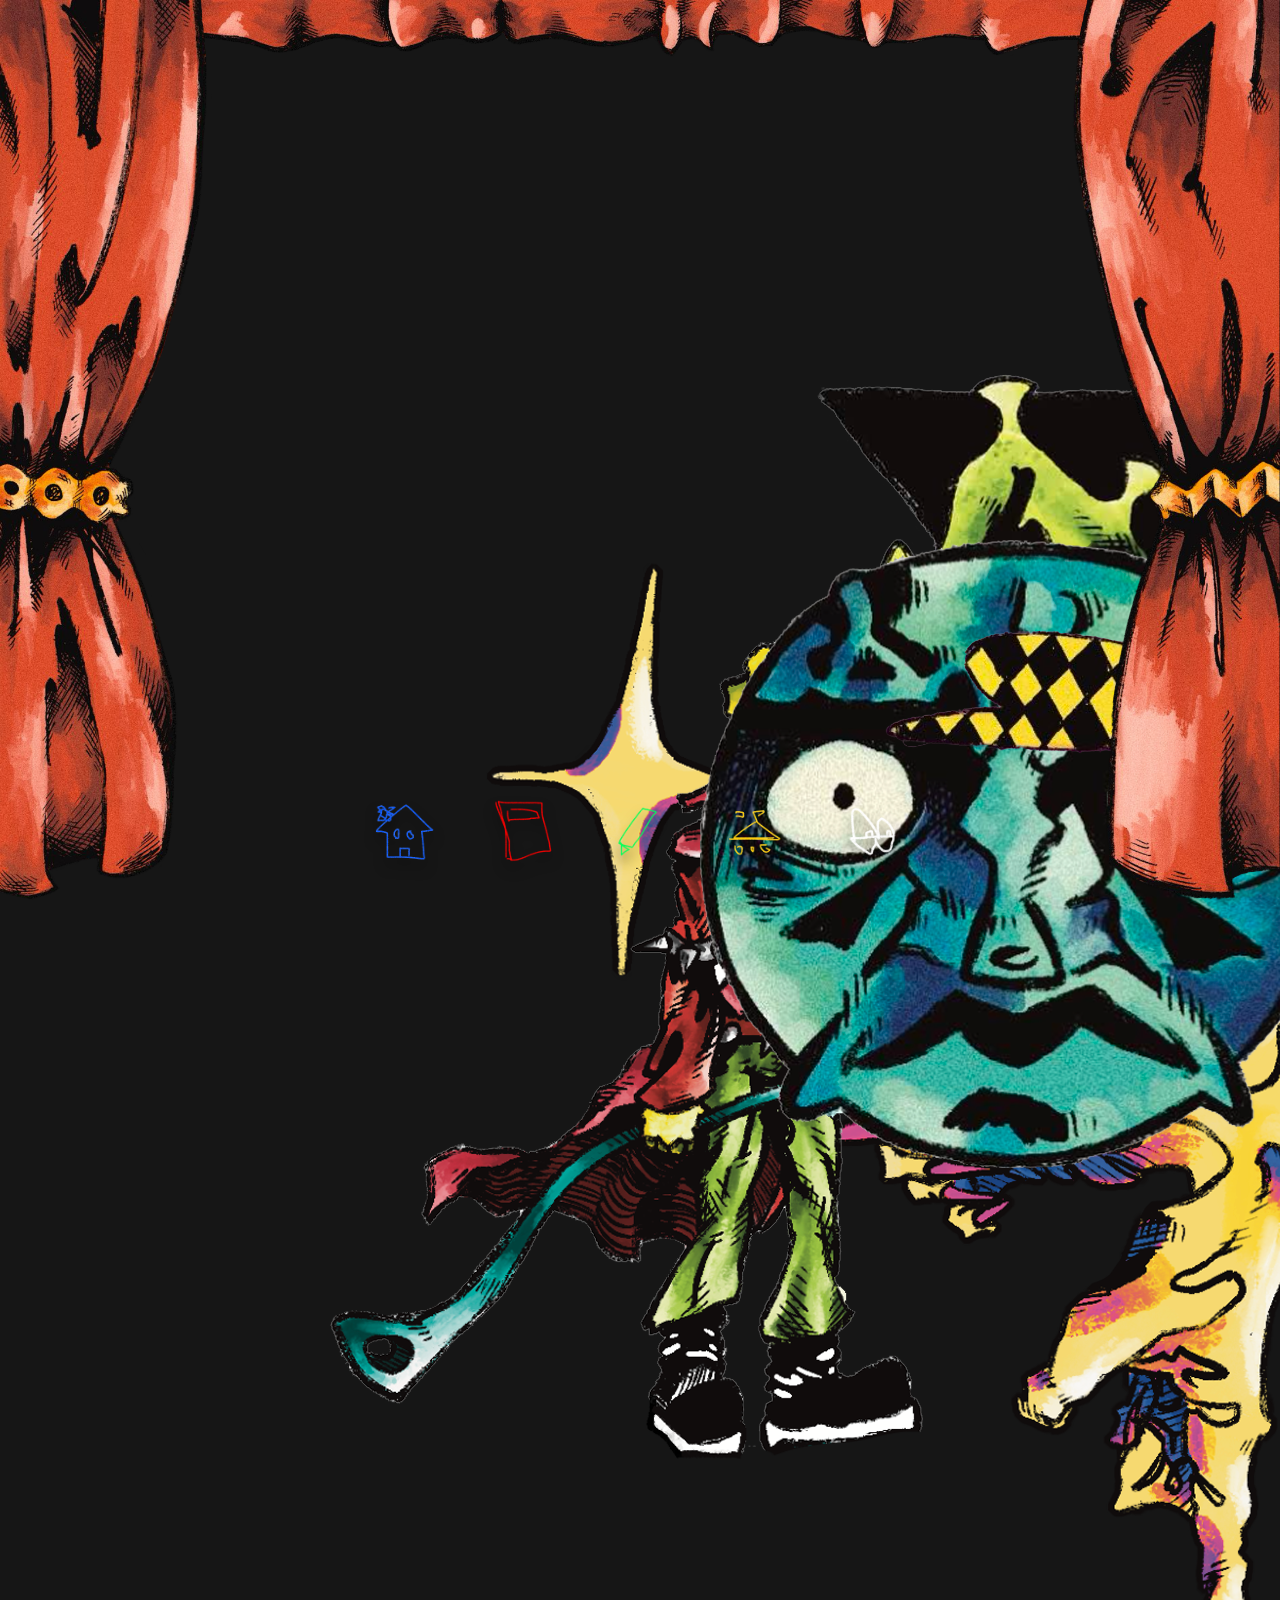
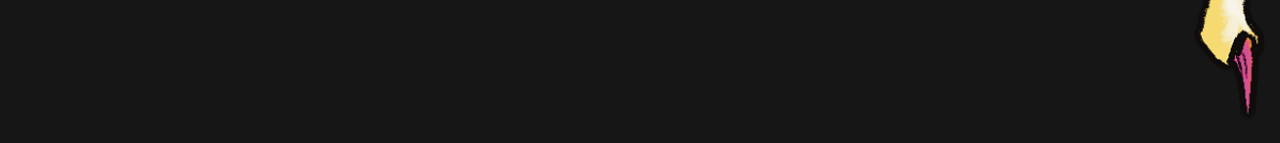
==== index.html @ 72fc9ccf "base" ====
<!DOCTYPE html>
<html lang="it">
<head>
    <meta charset="UTF-8">
    <meta name="viewport" content="width=device-width, initial-scale=1.0">
    <link rel="stylesheet" href="style.css">
    <title>Sito Regalo</title>
</head>
<body>

    <!-- SIPARIO INIZIALE DI CARICAMENTO -->
    <div id="intro-curtains">
        <div class="intro-half intro-left"></div>
        <div class="intro-half intro-right"></div>
    </div>

<!-- Cornice teatrale fissa in primo piano -->
    <div id="theatrical-frame">
        
        <!-- I 3 elementi della tenda -->
        <div class="curtain top"></div>
        <div class="curtain left"></div>
        <div class="curtain right"></div>
        
        <!-- Le Icone di Navigazione Inferiori -->
        <nav id="bottom-navigation">
            <button id="nav-home" class="nav-icon" title="Home">
                <img src="immagini/interfaccia/icona-home.png" alt="Home">
            </button>
            <button id="nav-fumetti" class="nav-icon" title="Fumetti">
                <img src="immagini/interfaccia/icona-fumetti.png" alt="Fumetti">
            </button>
            <button id="nav-illustrazioni" class="nav-icon" title="Illustrazioni">
                <img src="immagini/interfaccia/icona-illustrazioni.png" alt="Illustrazioni">
            </button>
            <button id="nav-shop" class="nav-icon" title="Shop">
                <img src="immagini/interfaccia/icona-shop.png" alt="Shop">
            </button>
            <button id="nav-about" class="nav-icon" title="Chi Sono">
                <img src="immagini/interfaccia/icona-chisono.png" alt="Chi Sono">
            </button>
        </nav>

    </div>

    <!-- Contenitore dove JavaScript inietterà gli stickers o le griglie -->
    <main id="dynamic-viewport"></main>
    
    <script src="dati.js"></script>
    <script src="app.js"></script>
</body>
</html>
---- style.css ----
:root {
    --frame-z-index: 100;
    --content-z-index: 10;
}

body {
    margin: 0;
    padding: 0;
    background-color: #161616;
    font-family: sans-serif;
}

html, body {
    overflow-x: clip;
}


/* ---------- CORNICE TEATRALE ---------- */
#theatrical-frame {
    position: fixed;
    inset: 0;
    width: auto;
    height: auto;
    transform: translateZ(0);       /* livello separato, non si ridisegna con la pagina */
    z-index: 100;
    pointer-events: none;
}

.curtain {
    position: absolute;
    pointer-events: none;
}

.curtain.top {
    top: 0;
    left: 0;
    width: 100%;
    height: 60px;
    background: url('immagini/interfaccia/tenda-sopra.png') no-repeat top center;
    background-size: auto 100%;
    z-index: 101;
}

.curtain.left,
.curtain.right {
    top: 0;
    width: 25%;
    height: 100%;
    background-repeat: no-repeat;
    background-size: auto 100%;
    z-index: 102;
}

.curtain.left {
    left: 0;
    background-image: url('immagini/interfaccia/tenda-sinistra.png');
    background-position: left top;
}

.curtain.right {
    right: 0;
    background-image: url('immagini/interfaccia/tenda-destra.png');
    background-position: right top;
}

@media (max-width: 660px) {
    .curtain.top {
        height: 50px;
    }

    .curtain.left,
    .curtain.right {
        width: 20%;
        height: 100%;
    }

    .curtain.left  { background-position: right top; }
    .curtain.right { background-position: left top; }

    #bottom-navigation {
        gap: 2.5vw;
        bottom: 3vh;
    }

    #bottom-navigation .nav-icon img {
        width: 38px;
    }
}

/* ---------- ICONE ---------- */
#bottom-navigation {
    position: absolute;
    bottom: 4vh;
    width: 100%;
    display: flex;
    justify-content: center;
    align-items: center;
    gap: 4vw;
    pointer-events: auto;
    z-index: 105;
}

.nav-icon {
    background: none !important;
    border: none !important;
    outline: none !important;
    box-shadow: none !important;
    -webkit-appearance: none;
    appearance: none;
    padding: 0;
    cursor: pointer;
    transition: transform 0.2s cubic-bezier(0.3, 2, 0.4, 1), filter 0.2s;
}

.nav-icon img {
    background: none !important;
    width: 65px;
    height: auto;
    display: block;
    filter: drop-shadow(0px 8px 6px rgba(0,0,0,0.6));
}

.nav-icon:hover {
    transform: scale(1.15) rotate(3deg);
    filter: brightness(1.2);
}

.nav-icon:active {
    transform: scale(0.9);
}

/* ---------- STICKERS HOME ---------- */
.draggable-sticker {
    position: absolute;
    cursor: grab;
    user-select: none;
    -webkit-user-drag: none;
    touch-action: none;              /* permette il trascinamento al tocco */
    transition: transform 0.2s cubic-bezier(0.2, 0, 0, 1);

    left: var(--x-desktop);
    top: var(--y-desktop);
    transform: rotate(var(--rot-desktop));
}

.draggable-sticker:active {
    transform: rotate(var(--rot-desktop)) scale(1.08);
}

@media (max-width: 768px) {
    .draggable-sticker {
        left: var(--x-mobile);
        top: var(--y-mobile);
        transform: rotate(var(--rot-mobile));
    }

    .draggable-sticker:active {
        transform: rotate(var(--rot-mobile)) scale(1.08);
    }
}

/* ---------- GRIGLIA GALLERIE ---------- */
.gallery-grid {
    display: grid;
    width: 80vw;
    margin: 12vh auto 0;
    padding-bottom: 22vh;            /* spazio per le icone in basso */
    gap: 20px;
    grid-template-columns: repeat(auto-fit, minmax(min(180px, 100%), 1fr));
    grid-auto-rows: clamp(150px, 30vh, 280px);
    position: relative;
    z-index: var(--content-z-index);
}

.gallery-item {
    position: relative;  
    display: flex;
    align-items: center;
    justify-content: center;
    cursor: pointer;
}

.gallery-grid.falling-cards-active .gallery-item {
    pointer-events: none;
}

.gallery-grid.falling-cards-active .gallery-item.selected {
    z-index: 50;
    transform-origin: center center;
}

.fullscreen-caption {
    animation: captionIn 0.4s ease 0.05s both;
}

@keyframes captionIn {
    from { opacity: 0; }
    to   { opacity: 1; }
}

.gallery-item img {
    width: 100%;
    height: 100%;
    object-fit: contain;             /* immagine intera, proporzioni mantenute */
    display: block;
    pointer-events: none;
    -webkit-user-drag: none;
    filter: drop-shadow(0 6px 10px rgba(0,0,0,0.6));
}

/* ---------- VISTA FULLSCREEN ---------- */
.fullscreen-view {
    position: fixed;
    top: 0;
    left: 0;
    width: 100%;
    height: 100%;
    overflow-y: auto;
    padding: 15vh 10vw;
    box-sizing: border-box;
    background-color: #000;
    z-index: 20;
    animation: viewFadeIn 0.4s ease both;
}

@keyframes viewFadeIn {
    from { opacity: 0; }
    to   { opacity: 1; }
}

.fullscreen-single {
    display: flex;
    align-items: center;
    justify-content: center;
    padding: 0;
    animation: none;
}

.fullscreen-img {
    --ar: 1;                              /* rapporto larghezza/altezza, lo imposta il JS */
    aspect-ratio: var(--ar);
    width: min(70vw, calc(60vh * var(--ar)));    /* fallback */
    width: min(70vw, calc(60dvh * var(--ar)));
    height: auto;
    object-fit: contain;
    filter: drop-shadow(0 10px 20px rgba(0,0,0,0.8));
}

.fullscreen-caption {
    position: absolute;
    left: 50%;
    bottom: 14vh;
    transform: translateX(-50%);
    width: min(800px, 80vw);
    margin: 0;
    color: white;
    text-align: center;
    font-size: 1.2rem;
}

.back-arrow {
    position: fixed;
    top: 50px;
    left: 20%;
    margin-left: 0vh;
    z-index: 110;
    background: none;
    border: none;
    padding: 0;
    cursor: pointer;
    -webkit-appearance: none;
    appearance: none;
    transition: transform 0.2s cubic-bezier(0.3, 2, 0.4, 1);
}

.back-arrow img {
    width: 75px;                     
    height: auto;
    display: block;
}

.back-arrow:hover  { transform: scale(1.15) rotate(-3deg); }
.back-arrow:active { transform: scale(0.9); }

@media (max-width: 660px) {
    .back-arrow {
        top: 50px;
        left: 40%;
        margin-left: 10px;
    }

    .back-arrow img { width: 60px; }
}

/* ---------- SIPARIO INIZIALE ---------- */
#intro-curtains {
    position: fixed;
    top: 0;
    left: 0;
    width: 100vw;
    height: 100vh;
    z-index: 9999;
    display: flex;
    transition: visibility 0s 1.5s;
}

.intro-half {
    width: 50vw;
    height: 100vh;
    background-size: 100% 100%;
    transition: transform 1.5s cubic-bezier(0.65, 0, 0.35, 1);
}

.intro-left {
    background: url('immagini/tenda-sinistra.png') no-repeat right top;
    background-size: 100% 100%;
    margin-right: -1px;
}

.intro-right {
    background: url('immagini/tenda-destra.png') no-repeat left top;
    background-size: 100% 100%;
}

#intro-curtains.open {
    visibility: hidden;
}

#intro-curtains.open .intro-left  { transform: translateX(-100%); }
#intro-curtains.open .intro-right { transform: translateX(100%); }

.book-view {
    padding: 80px 0 18vh;
    background: transparent;
    animation: none;
    display: flex;
    align-items: center;
    justify-content: center;
    overflow: hidden;
}

@media (max-width: 660px) {
    .book-view { padding: 65px 0 16vh; }
}

.book-scene {
    display: flex;
    flex-direction: column;
    align-items: center;
    gap: 2vh;
    width: 100%;
    animation: none;
}

.book-title {
    margin: 0;
    color: white;
    font-size: clamp(1.1rem, 2.4vw, 1.8rem);
    text-transform: uppercase;
    text-align: center;
}

.book {
    --pw: 300px;                     /* larghezza pagina, la imposta il JS */
    --ph: 420px;                     /* altezza pagina, la imposta il JS */
    position: relative;
    width: calc(var(--pw) * 2);
    height: var(--ph);
    perspective: 2400px;
    transition: transform 0.7s cubic-bezier(0.5, 0, 0.2, 1);
    cursor: pointer;
    user-select: none;
    touch-action: pan-y;
}

.book.single { width: var(--pw); }

/* Chiuso: la copertina sta al centro. Alla fine: la pagina sinistra sta al centro. */
.book.at-start { transform: translateX(calc(var(--pw) * -0.5)); }
.book.at-end   { transform: translateX(calc(var(--pw) *  0.5)); }

.leaf {
    position: absolute;
    top: 0;
    left: 50%;
    width: 50%;
    height: 100%;
    transform-origin: left center;
    transform-style: preserve-3d;
    transition: transform 0.9s cubic-bezier(0.45, 0, 0.2, 1);
}

.book.single .leaf { left: 0; width: 100%; }

.leaf.flipped { transform: rotateY(-180deg); }

.face {
    position: absolute;
    inset: 0;
    overflow: hidden;
    background: #ffffff;             /* colore della carta */
    backface-visibility: hidden;
    -webkit-backface-visibility: hidden;
    border: 0.25px solid rgba(0, 0, 0, 0.3);
    
}

.face.back { transform: rotateY(180deg); }

.face img {
    width: 100%;
    height: 100%;
    object-fit: contain;             /* pagina intera, proporzioni mantenute */
    display: block;
    pointer-events: none;
}

/* Ombra vicino alla rilegatura */
.face::after {
    content: '';
    position: absolute;
    inset: 0;
    pointer-events: none;
    background: linear-gradient(to right, rgba(0,0,0,0.1), transparent 8%);
}

.face.back::after {
    background: linear-gradient(to left, rgba(0, 0, 0, 0.1), transparent 8%);
}

/* Pagina che si solleva quando il mouse si avvicina */
.leaf.peek-next          { transform: rotateY(-14deg); }
.leaf.flipped.peek-prev  { transform: rotateY(-166deg); }

.leaf { transition: transform 0.9s cubic-bezier(0.45, 0, 0.2, 1); }
.leaf.peek-next,
.leaf.peek-prev { transition-duration: 0.35s; }   /* il sollevamento è più rapido della voltata */

.book-counter {
    color: white;
    text-shadow: 0 2px 6px #000;
}

.book-counter {
    min-width: 3ch;
    text-align: center;
}

.book-desc {
    margin: 0;
    max-width: min(600px, 50vw);
    color: #ccc;
    font-size: 0.95rem;
    text-align: center;
    display: -webkit-box;
    -webkit-line-clamp: 2;
    line-clamp: 2;
    -webkit-box-orient: vertical;
    overflow: hidden;
}

@media (max-width: 660px) {
  .book-desc {
    max-width: 56vw;
    font-size: 0.85rem;
  }
}

/* Libro preparato ma ancora nascosto durante l'animazione */
.pending {
    opacity: 0 !important;
    pointer-events: none !important;
}

/* Titolo, contatore e descrizione compaiono in dissolvenza */
.book-title,
.book-counter,
.book-desc {
    transition: opacity 0.4s ease;
}

.texts-hidden {
    opacity: 0;
}

/* Fondo di legno dietro a tutto, solo nella sezione fumetti */
body::before {
    content: '';
    position: fixed;
    inset: 0;
    z-index: -1;
    pointer-events: none;
    opacity: 0;
    transition: opacity 0.4s ease;
    background:
        radial-gradient(ellipse at center, transparent 40%, rgba(0, 0, 0, 0.65) 100%),
        repeating-linear-gradient(90deg, rgba(0, 0, 0, 0.55) 0 3px, transparent 3px 170px),
        repeating-linear-gradient(90deg, rgba(255, 255, 255, 0.035) 0 1px, transparent 1px 6px, rgba(0, 0, 0, 0.12) 6px 7px, transparent 7px 17px),
        linear-gradient(180deg, #5a3820 0%, #3a2312 100%);
}

body:has(.cat-fumetti)::before,
body:has(.book-view)::before {
    opacity: 1;
}

/* Griglia = ripiani */
.gallery-grid.cat-fumetti {
    --row: clamp(150px, 30vh, 280px);   /* altezza di un ripiano */
    --shelf: 36px;                      /* spessore dell'asse */
    --pad-b: 22vh;                      /* spazio in fondo per le icone */
    grid-auto-rows: var(--row);
    row-gap: var(--shelf);
    column-gap: 20px;
    padding-bottom: var(--pad-b);
}

/* Le assi: una per riga, larghe quanto lo schermo, dietro ai fumetti */
.gallery-grid.cat-fumetti::before {
    content: '';
    position: absolute;
    z-index: -1;
    top: 0;
    bottom: calc(var(--pad-b) - var(--shelf));
    left: calc(50% - 50vw);
    width: 100vw;
    pointer-events: none;
    background-repeat: repeat-y;
    background-size: 100% calc(var(--row) + var(--shelf));
    background-image: linear-gradient(to bottom,
        transparent 0 var(--row),
        #b78a58 var(--row) calc(var(--row) + 7px),                /* piano superiore */
        #7b5130 calc(var(--row) + 7px),                           /* fronte dell'asse */
        #4b2d17 calc(var(--row) + 27px),
        rgba(0, 0, 0, 0.55) calc(var(--row) + 27px),              /* ombra sotto l'asse */
        transparent 100%);
}

/* I fumetti stanno in piedi sull'asse */
.gallery-grid.cat-fumetti .gallery-item img {
    object-position: center bottom;
    filter: drop-shadow(0 5px 6px rgba(0, 0, 0, 0.65));
}

/* Telefono: due fumetti per ripiano, tra le tende */
@media (max-width: 660px) {
    .gallery-grid.cat-fumetti {
        --row: clamp(120px, 22vh, 190px);
        grid-template-columns: repeat(2, 1fr);
        width: 66vw;
        column-gap: 14px;
    }
}

/* 1. Il legno non è più fisso sul body: ora è un pannello (.shelf-wood)
      che sale e scende insieme alla libreria */
body::before { display: none; }

/* Sfondo nero quando si legge un fumetto */
body:has(.book-view) { background: #000; }

/* 2. Pannello di legno: copre lo schermo, sta dietro ai ripiani */
.shelf-wood {
    position: fixed;
    inset: 0;
    z-index: 5;
    pointer-events: none;
    will-change: transform;
    background:
        radial-gradient(ellipse at center, transparent 40%, rgba(0, 0, 0, 0.65) 100%),
        repeating-linear-gradient(90deg, rgba(0, 0, 0, 0.55) 0 3px, transparent 3px 170px),
        repeating-linear-gradient(90deg, rgba(255, 255, 255, 0.035) 0 1px, transparent 1px 6px, rgba(0, 0, 0, 0.12) 6px 7px, transparent 7px 17px),
        linear-gradient(180deg, #5a3820 0%, #3a2312 100%);
}

.gallery-grid.cat-fumetti { will-change: transform; }

/* 3. Copertina che vola tra libreria e libro */
.fly {
    position: fixed;
    z-index: 30;
    margin: 0;
    max-width: none;
    object-fit: fill;
    pointer-events: none;
    transform-origin: center center;
    will-change: transform, filter;
}

/* 4. ILLUSTRAZIONI: galleria a scorrimento orizzontale */
.h-gallery {
    --top: 9vh;                      /* spazio sotto la tenda */
    --bottom: 22vh;                  /* spazio per le icone */
    --space: calc(100vh - var(--top) - var(--bottom));
    position: fixed;
    inset: 0;
    z-index: var(--content-z-index);
    overflow-x: auto;
    overflow-y: hidden;
    overscroll-behavior-x: contain;
    scrollbar-width: none;
    cursor: grab;
    user-select: none;
    touch-action: pan-x;
}
@supports (height: 100dvh) {
    .h-gallery { --space: calc(100dvh - var(--top) - var(--bottom)); }
}
.h-gallery::-webkit-scrollbar { display: none; }
.h-gallery.dragging { cursor: grabbing; }

.gal-track {
    display: flex;
    align-items: flex-start;
    width: max-content;
    height: 100%;
    padding-top: var(--top);
    box-sizing: border-box;
}

.gal-spacer { flex: none; width: 12vw; }

.gal-item {
    flex: none;
    position: relative;
    margin: 0 0 0 var(--gx);
    /* altezza e posizione verticale casuali (--k e --oy arrivano dal JS) */
    height: calc(var(--space) * var(--k));
    margin-top: calc(var(--space) * (1 - var(--k)) * var(--oy));
    transform: rotate(var(--rot));
    animation: galIn 0.8s ease var(--delay) both;
}

.gal-item img {
    display: block;
    height: 100%;
    width: auto;
    max-width: none;
    pointer-events: none;
    -webkit-user-drag: none;
    filter: drop-shadow(0 10px 18px rgba(0, 0, 0, 0.75));
}

/* Foglietto con la descrizione, in basso a destra dell'immagine */
.gal-note {
    position: absolute;
    right: 0;
    bottom: 0;
    transform: translate(18%, 32%) rotate(var(--nrot));
    width: max-content;
    max-width: min(220px, 40vw);
    padding: 10px 12px 12px;
    background: #f3e9b8;
    color: #2b2412;
    font: 0.9rem/1.3 "Segoe Print", "Bradley Hand", "Comic Sans MS", cursive;
    box-shadow: 0 6px 12px rgba(0, 0, 0, 0.55);
    pointer-events: none;
}

@keyframes galIn {
    from { opacity: 0; }
    to   { opacity: 1; }
}

@media (max-width: 660px) {
    .h-gallery { --top: 11vh; --bottom: 20vh; }
    .gal-spacer { width: 8vw; }
    .gal-note { font-size: 0.78rem; max-width: 44vw; }
}

@media (prefers-reduced-motion: reduce) {
    .gal-item { animation: none; }
}
/* =====================================================
   AGGIUNTE 2: incolla in fondo a style.css, DOPO le prime aggiunte
   ===================================================== */

/* Libreria: ora usa i TUOI disegni (per ora sono segnaposto) */
.shelf-wood {
    background: url('immagini/interfaccia/libreria-sfondo.png') center / cover no-repeat, #3a2312;
}

/* Un ripiano = una "fetta" ripetuta per ogni riga: vuota sopra, asse in basso */
.gallery-grid.cat-fumetti::before {
    background-image: url('immagini/interfaccia/libreria-ripiano.png');
    background-position: left top;
}

/* Sfondo nero con la galleria e con l'illustrazione singola */
body:has(.h-gallery),
body:has(.illus-view) { background: #000; }

/* La galleria entra da sopra: niente dissolvenza a scaglioni */
.gal-item { animation: none; cursor: pointer; }

/* Illustrazione singola, con il foglietto in basso a destra */
.illus-fig { position: relative; margin: 0; }
.illus-fig img {
    display: block;
    width: 100%;
    height: auto;
    filter: drop-shadow(0 10px 20px rgba(0, 0, 0, 0.8));
}
.illus-view .gal-note {
    font-size: 1.05rem;
    max-width: min(300px, 55vw);
    transition: opacity 0.4s ease;
}


.gal-note {
    position: absolute;
    top: 100%;
    right: 0;
    left: auto;
    bottom: auto;
    transform: none;
    width: max-content;
    max-width: max(100%, 220px);
    margin-top: 1.2vh;
    padding: 0;
    background: none;
    box-shadow: none;
    color: #d8d8d8;
    font: 0.9rem/1.35 sans-serif;
    text-align: right;
    pointer-events: none;
    transition: opacity 0.25s ease;
}
 
.illus-view .gal-note {
    font-size: 1.05rem;
    max-width: max(100%, 260px);
    transition: opacity 0.4s ease;
}
 
/* un po' più di spazio sotto per il testo */
.h-gallery { --bottom: 25vh; }
@media (max-width: 660px) {
    .h-gallery { --bottom: 23vh; }
    .gal-note { font-size: 0.8rem; }
}
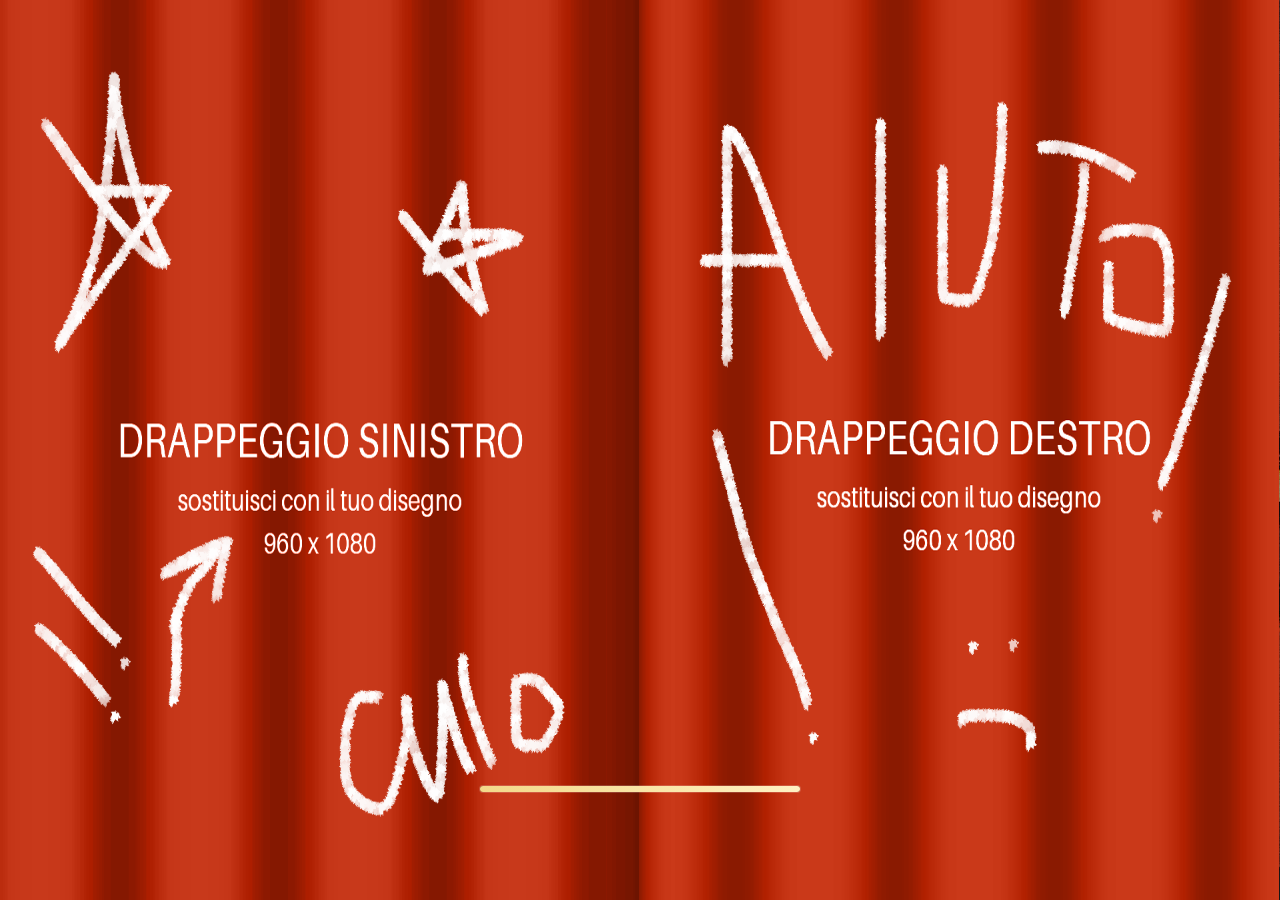
==== commit 8587c92a: "quasi finito" ====
--- a/index.html
+++ b/index.html
@@ -3,50 +3,50 @@
 <head>
     <meta charset="UTF-8">
     <meta name="viewport" content="width=device-width, initial-scale=1.0">
-    <link rel="stylesheet" href="style.css">
+    <!-- I 3 file CSS separati -->
+    <link rel="stylesheet" href="stile-base.css">
+    <link rel="stylesheet" href="stile-gallerie.css">
+    <link rel="stylesheet" href="stile-libro.css">
+    <link rel="stylesheet" href="stile-griglie.css">
+    <link rel="stylesheet" href="stile-shop.css">
+    <link rel="stylesheet" href="stile-caricamento.css">
+    <link rel="stylesheet" href="stile-chisono.css">
+    <!-- i drappeggi chiusi si vedono subito -->
+    <link rel="preload" as="image" href="immagini/interfaccia/sipario-sinistra.png">
+    <link rel="preload" as="image" href="immagini/interfaccia/sipario-destra.png">
     <title>Sito Regalo</title>
 </head>
 <body>
-
     <!-- SIPARIO INIZIALE DI CARICAMENTO -->
     <div id="intro-curtains">
         <div class="intro-half intro-left"></div>
         <div class="intro-half intro-right"></div>
     </div>
 
-<!-- Cornice teatrale fissa in primo piano -->
+    <!-- Cornice teatrale fissa in primo piano -->
     <div id="theatrical-frame">
-        
-        <!-- I 3 elementi della tenda -->
         <div class="curtain top"></div>
         <div class="curtain left"></div>
         <div class="curtain right"></div>
         
-        <!-- Le Icone di Navigazione Inferiori -->
         <nav id="bottom-navigation">
-            <button id="nav-home" class="nav-icon" title="Home">
-                <img src="immagini/interfaccia/icona-home.png" alt="Home">
-            </button>
-            <button id="nav-fumetti" class="nav-icon" title="Fumetti">
-                <img src="immagini/interfaccia/icona-fumetti.png" alt="Fumetti">
-            </button>
-            <button id="nav-illustrazioni" class="nav-icon" title="Illustrazioni">
-                <img src="immagini/interfaccia/icona-illustrazioni.png" alt="Illustrazioni">
-            </button>
-            <button id="nav-shop" class="nav-icon" title="Shop">
-                <img src="immagini/interfaccia/icona-shop.png" alt="Shop">
-            </button>
-            <button id="nav-about" class="nav-icon" title="Chi Sono">
-                <img src="immagini/interfaccia/icona-chisono.png" alt="Chi Sono">
-            </button>
+            <button id="nav-home" class="nav-icon" title="Home"><img src="immagini/interfaccia/icona-home.png" alt="Home"></button>
+            <button id="nav-fumetti" class="nav-icon" title="Fumetti"><img src="immagini/interfaccia/icona-fumetti.png" alt="Fumetti"></button>
+            <button id="nav-illustrazioni" class="nav-icon" title="Illustrazioni"><img src="immagini/interfaccia/icona-illustrazioni.png" alt="Illustrazioni"></button>
+            <button id="nav-shop" class="nav-icon" title="Personaggi"><img src="immagini/interfaccia/icona-shop.png" alt="Shop"></button>
+            <button id="nav-about" class="nav-icon" title="Chi Sono"><img src="immagini/interfaccia/icona-chisono.png" alt="Chi Sono"></button>
         </nav>
-
     </div>
 
-    <!-- Contenitore dove JavaScript inietterà gli stickers o le griglie -->
     <main id="dynamic-viewport"></main>
     
+    <!-- I file JS: L'ordine è ASSOLUTAMENTE CRITICO -->
     <script src="dati.js"></script>
-    <script src="app.js"></script>
+    <script src="core.js"></script>
+    <script src="gallerie.js"></script>
+    <script src="libro.js"></script>
+    <script src="shop.js"></script>
+    <script src="chisono.js"></script>
+    <script src="caricamento.js"></script>
 </body>
 </html>
--- a/stile-base.css
+++ b/stile-base.css
@@ -0,0 +1,78 @@
+
+:root { --frame-z-index: 100; --content-z-index: 10; }
+body { margin: 0; padding: 0; background-color: #161616; font-family: sans-serif; }
+html, body { overflow-x: clip; }
+
+/* SIPARIO INIZIALE */
+#intro-curtains { position: fixed; top: 0; left: 0; width: 100vw; height: 100vh; z-index: 9999; display: flex; transition: visibility 0s 1.5s; }
+.intro-half { width: 50vw; height: 100vh; background-size: 100% 100%; transition: transform 1.5s cubic-bezier(0.65, 0, 0.35, 1); }
+.intro-left { background: url('immagini/tenda-sinistra.png') no-repeat right top; background-size: 100% 100%; margin-right: -1px; }
+.intro-right { background: url('immagini/tenda-destra.png') no-repeat left top; background-size: 100% 100%; }
+#intro-curtains.open { visibility: hidden; }
+#intro-curtains.open .intro-left { transform: translateX(-100%); }
+#intro-curtains.open .intro-right { transform: translateX(100%); }
+
+/* CORNICE TEATRALE */
+#theatrical-frame { position: fixed; inset: 0; width: auto; height: auto; transform: translateZ(0); z-index: 100; pointer-events: none; }
+.curtain { position: absolute; pointer-events: none; }
+.curtain.top { top: 0; left: 0; width: 100%; height: 60px; background: url('immagini/interfaccia/tenda-sopra.png') no-repeat top center; background-size: auto 100%; z-index: 101; }
+.curtain.left, .curtain.right { top: 0; width: 25%; height: 100%; background-repeat: no-repeat; background-size: auto 100%; z-index: 102; }
+.curtain.left { left: 0; background-image: url('immagini/interfaccia/tenda-sinistra.png'); background-position: left top; }
+.curtain.right { right: 0; background-image: url('immagini/interfaccia/tenda-destra.png'); background-position: right top; }
+
+/* ICONE */
+#bottom-navigation { position: absolute; bottom: 4vh; width: 100%; display: flex; justify-content: center; align-items: center; gap: 4vw; pointer-events: auto; z-index: 105; }
+.nav-icon { background: none !important; border: none !important; outline: none !important; box-shadow: none !important; -webkit-appearance: none; appearance: none; padding: 0; cursor: pointer; transition: transform 0.2s cubic-bezier(0.3, 2, 0.4, 1), filter 0.2s; }
+.nav-icon img { background: none !important; width: 65px; height: auto; display: block; filter: drop-shadow(0px 8px 6px rgba(0,0,0,0.6)); }
+@media (max-width: 660px) {
+    .curtain.top { height: 50px; }
+    .curtain.left, .curtain.right { width: 20%; height: 100%; }
+    .curtain.left  { background-position: right top; }
+    .curtain.right { background-position: left top; }
+    #bottom-navigation { gap: 2.5vw; bottom: 3vh; }
+    #bottom-navigation .nav-icon img { width: 38px; }
+}
+.nav-icon:hover { transform: scale(1.15) rotate(3deg); filter: brightness(1.2); }
+.nav-icon:active { transform: scale(0.9); }
+
+/* STICKERS HOME */
+.draggable-sticker {
+    position: absolute;
+    display: block;
+    z-index: 50;
+    cursor: grab;
+    user-select: none;
+    -webkit-user-drag: none;
+    touch-action: none;
+    transition: transform 0.2s cubic-bezier(0.2, 0, 0, 1);
+    
+    left: var(--x-desktop);
+    top: var(--y-desktop);
+    transform: rotate(var(--rot-desktop));
+    
+    /* La dimensione ora è assoluta, dettata esclusivamente dai tuoi pixel */
+    width: var(--w-desktop, 150px);
+    height: auto;
+    min-width: unset; /* Rimuoviamo l'interferenza elastica */
+    max-width: none; 
+}
+
+.draggable-sticker:active {
+    transform: rotate(var(--rot-desktop)) scale(1.08);
+}
+
+@media (max-width: 768px) {
+    .draggable-sticker {
+        left: var(--x-mobile);
+        top: var(--y-mobile);
+        transform: rotate(var(--rot-mobile));
+        
+        /* Dimensione assoluta anche per schermi stretti */
+        width: var(--w-mobile, 150px); 
+        min-width: unset;
+    }
+
+    .draggable-sticker:active {
+        transform: rotate(var(--rot-mobile)) scale(1.08);
+    }
+}
--- a/stile-gallerie.css
+++ b/stile-gallerie.css
@@ -0,0 +1,36 @@
+/* GRIGLIA SHOP E CARTE CADENTI */
+.gallery-grid { display: grid; width: 80vw; margin: 12vh auto 0; padding-bottom: 22vh; gap: 20px; grid-template-columns: repeat(auto-fit, minmax(min(180px, 100%), 1fr)); grid-auto-rows: clamp(150px, 30vh, 280px); position: relative; z-index: var(--content-z-index); }
+.gallery-item { position: relative; display: flex; align-items: center; justify-content: center; cursor: pointer; }
+.gallery-grid.falling-cards-active .gallery-item { pointer-events: none; }
+.gallery-grid.falling-cards-active .gallery-item.selected { z-index: 50; transform-origin: center center; }
+.gallery-item img { width: 100%; height: 100%; object-fit: contain; display: block; pointer-events: none; filter: drop-shadow(0 6px 10px rgba(0,0,0,0.6)); }
+
+/* VISTA FULLSCREEN E CHIUSURA */
+.fullscreen-view { position: fixed; top: 0; left: 0; width: 100%; height: 100%; overflow-y: auto; padding: 15vh 10vw; box-sizing: border-box; z-index: 20; animation: viewFadeIn 0.4s ease both; }
+.fullscreen-single { display: flex; align-items: center; justify-content: center; padding: 0; animation: none; }
+.fullscreen-img { --ar: 1; aspect-ratio: var(--ar); width: min(70vw, calc(60vh * var(--ar))); width: min(70vw, calc(60dvh * var(--ar))); height: auto; object-fit: contain; }
+.fullscreen-caption { position: absolute; left: 50%; bottom: 14vh; transform: translateX(-50%); width: min(800px, 80vw); margin: 0; color: white; text-align: center; font-size: 1.2rem; animation: captionIn 0.4s ease 0.05s both; }
+.back-arrow { position: fixed; top: 50px; left: 20%; margin-left: 0vh; z-index: 110; background: none; border: none; padding: 0; cursor: pointer; transition: transform 0.2s cubic-bezier(0.3, 2, 0.4, 1); }
+.back-arrow img { width: 75px; height: auto; display: block; }
+.back-arrow:hover { transform: scale(1.15) rotate(-3deg); }
+.back-arrow:active { transform: scale(0.9); }
+
+@keyframes viewFadeIn { from { opacity: 0; } to { opacity: 1; } }
+@keyframes captionIn { from { opacity: 0; } to { opacity: 1; } }
+@media (max-width: 660px) { .back-arrow { top: 50px; left: 40%; margin-left: 10px; } .back-arrow img { width: 60px; } }
+
+/* ILLUSTRAZIONI ORIZZONTALI */
+.h-gallery { --top: 9vh; --bottom: 25vh; --space: calc(100vh - var(--top) - var(--bottom)); position: fixed; inset: 0; z-index: var(--content-z-index); overflow-x: auto; overflow-y: hidden; overscroll-behavior-x: contain; scrollbar-width: none; cursor: grab; user-select: none; touch-action: pan-x; }
+@supports (height: 100dvh) { .h-gallery { --space: calc(100dvh - var(--top) - var(--bottom)); } }
+.h-gallery::-webkit-scrollbar { display: none; }
+.h-gallery.dragging { cursor: grabbing; }
+.gal-track { display: flex; align-items: flex-start; width: max-content; height: 100%; padding-top: var(--top); box-sizing: border-box; }
+.gal-spacer { flex: none; width: 12vw; }
+.gal-item { flex: none; position: relative; margin: 0 0 0 var(--gx); height: calc(var(--space) * var(--k)); margin-top: calc(var(--space) * (1 - var(--k)) * var(--oy)); transform: rotate(var(--rot)); cursor: pointer; }
+.gal-item img { display: block; height: 100%; width: auto; }
+.illus-fig { position: relative; margin: 0; }
+.illus-fig img { display: block; width: 100%; height: auto; filter: drop-shadow(0 10px 20px rgba(0, 0, 0, 0.8)); }
+.gal-note { position: absolute; top: 100%; right: 0; width: max-content; max-width: max(100%, 220px); margin-top: 1.2vh; color: #d8d8d8; font: 0.9rem/1.35 sans-serif; text-align: right; pointer-events: none; transition: opacity 0.25s ease; }
+.illus-view .gal-note { font-size: 1.05rem; max-width: max(100%, 260px); transition: opacity 0.4s ease; }
+
+@media (max-width: 660px) { .h-gallery { --top: 11vh; --bottom: 23vh; } .gal-spacer { width: 8vw; } .gal-note { font-size: 0.8rem; } }
--- a/stile-libro.css
+++ b/stile-libro.css
@@ -0,0 +1,37 @@
+/* LIBRERIA E SCAFFALI */
+.gallery-grid.cat-fumetti { --row: clamp(150px, 30vh, 280px); --shelf: 36px; --pad-b: 22vh; grid-auto-rows: var(--row); row-gap: var(--shelf); column-gap: 20px; padding-bottom: var(--pad-b); will-change: transform; }
+.gallery-grid.cat-fumetti::before { content: ''; position: absolute; z-index: -1; top: 0; bottom: calc(var(--pad-b) - var(--shelf)); left: calc(50% - 50vw); width: 100vw; pointer-events: none; background-repeat: repeat-y; background-size: 100% calc(var(--row) + var(--shelf)); background-image: url('immagini/interfaccia/libreria-ripiano.png'); background-position: left top; }
+.gallery-grid.cat-fumetti .gallery-item img { object-position: center bottom;}
+.fly { position: fixed; z-index: 30; margin: 0; max-width: none; object-fit: fill; pointer-events: none; transform-origin: center center; will-change: transform, filter; }
+
+/* LIBRO FUMETTO */
+.book-view { padding: 80px 0 18vh; background: transparent; display: flex; align-items: center; justify-content: center; overflow: hidden; }
+.book-scene { display: flex; flex-direction: column; align-items: center; gap: 2vh; width: 100%; }
+.book-title { margin: 0; color: white; font-size: clamp(1.1rem, 2.4vw, 1.8rem); text-transform: uppercase; text-align: center; }
+.book { --pw: 300px; --ph: 420px; position: relative; width: calc(var(--pw) * 2); height: var(--ph); perspective: 2400px; transition: transform 0.7s cubic-bezier(0.5, 0, 0.2, 1); cursor: pointer; user-select: none; touch-action: pan-y; }
+.book.single { width: var(--pw); }
+.book.at-start { transform: translateX(calc(var(--pw) * -0.5)); }
+.book.at-end { transform: translateX(calc(var(--pw) * 0.5)); }
+.leaf { position: absolute; top: 0; left: 50%; width: 50%; height: 100%; transform-origin: left center; transform-style: preserve-3d; transition: transform 0.9s cubic-bezier(0.45, 0, 0.2, 1); }
+.book.single .leaf { left: 0; width: 100%; }
+.leaf.flipped { transform: rotateY(-180deg); }
+.face { position: absolute; inset: 0; overflow: hidden; background: #ffffff; backface-visibility: hidden; -webkit-backface-visibility: hidden; border: 0.25px solid rgba(0, 0, 0, 0.3); }
+.face.back { transform: rotateY(180deg); }
+.face img { width: 100%; height: 100%; object-fit: contain; display: block; pointer-events: none; }
+.face::after { content: ''; position: absolute; inset: 0; pointer-events: none; background: linear-gradient(to right, rgba(0,0,0,0.1), transparent 8%); }
+.face.back::after { background: linear-gradient(to left, rgba(0, 0, 0, 0.1), transparent 8%); }
+.leaf.peek-next { transform: rotateY(-14deg); }
+.leaf.flipped.peek-prev { transform: rotateY(-166deg); }
+.leaf.peek-next, .leaf.peek-prev { transition-duration: 0.35s; }
+.book-counter { color: white; min-width: 3ch; text-align: center; }
+.book-desc { margin: 0; max-width: min(600px, 50vw); color: #ccc; font-size: 0.95rem; text-align: center; display: -webkit-box; -webkit-line-clamp: 2; line-clamp: 2; -webkit-box-orient: vertical; overflow: hidden; }
+.pending { opacity: 0 !important; pointer-events: none !important; }
+.book-title, .book-counter, .book-desc { transition: opacity 0.4s ease; }
+.texts-hidden { opacity: 0; }
+body:has(.book-view) { background: #000; }
+
+@media (max-width: 660px) {
+    .gallery-grid.cat-fumetti { --row: clamp(120px, 22vh, 190px); grid-template-columns: repeat(2, 1fr); width: 66vw; column-gap: 14px; }
+    .book-view { padding: 65px 0 16vh; }
+    .book-desc { max-width: 56vw; font-size: 0.85rem; }
+}
--- a/stile-griglie.css
+++ b/stile-griglie.css
@@ -0,0 +1,18 @@
+/* GRIGLIE CON L'ULTIMA RIGA CENTRATA (flex-wrap al posto della grid).
+   Da caricare DOPO stile-gallerie.css e stile-libro.css: sostituisce solo la disposizione,
+   altezze dei ripiani, assi e stili dei fumetti restano quelli che hai già. */
+.gallery-grid {
+    --row: clamp(150px, 30vh, 280px);                                 /* altezza di un elemento */
+    --item-w: clamp(180px, calc((100% - 82px) / 5), 260px);           /* circa 5 per riga */
+    display: flex;
+    flex-wrap: wrap;
+    justify-content: center;          /* le righe incomplete stanno al centro */
+    align-content: flex-start;
+}
+
+.gallery-grid .gallery-item { flex: 0 0 var(--item-w); height: var(--row); }
+
+/* Telefono: due fumetti per ripiano */
+@media (max-width: 660px) {
+    .gallery-grid.cat-fumetti { --item-w: calc((100% - 14px) / 2); }
+}
--- a/stile-shop.css
+++ b/stile-shop.css
@@ -0,0 +1,78 @@
+/* SHOP: griglia in basso, scheda del prodotto sopra (immagine a destra, testo a sinistra) */
+.shop-select {
+    --w: min(1100px, 74vw);                 /* larghezza dell'area, tra le tende */
+    position: fixed; inset: 0;
+    z-index: var(--content-z-index);
+    box-sizing: border-box;
+    padding: 11vh 0 22vh;                   /* sotto la tenda e sopra le icone */
+    display: flex; flex-direction: column; align-items: center;
+    justify-content: center;                /* chiuso: la griglia sta al centro */
+}
+
+/* ---------- Scheda del prodotto ---------- */
+.shop-stage {
+    flex: 0 0 0; width: var(--w); min-height: 0;
+    display: grid;
+    grid-template-columns: 1fr 1fr;         /* testo | immagine */
+    grid-template-rows: minmax(0, 1fr);
+    gap: 4vw; align-items: center;
+    visibility: hidden;
+}
+.shop-select.open .shop-stage { flex: 1 1 auto; visibility: visible; margin-bottom: 3vh; }
+
+.shop-info { justify-self: start; max-width: 34ch; text-align: left; }
+.shop-title {
+    margin: 0 0 1.6vh; color: #fff; text-transform: uppercase; line-height: 1.1;
+    font-size: clamp(1.4rem, 3vw, 2.4rem);
+}
+.shop-desc { margin: 0; color: #ccc; line-height: 1.5; white-space: pre-line; font-size: clamp(0.95rem, 1.3vw, 1.15rem); }
+.shop-price { margin: 2vh 0 0; color: #f3d98a; font-size: 1.3rem; }
+
+.shop-big { height: 100%; min-height: 0; display: flex; justify-content: flex-end; align-items: center; }
+.shop-big-img {
+    max-width: 100%; max-height: 100%; width: auto; height: auto;
+    object-fit: contain; display: block;
+    filter: drop-shadow(0 10px 20px rgba(0, 0, 0, 0.8));
+}
+
+/* Senza testo l'immagine sta al centro */
+.shop-stage.no-text { grid-template-columns: 1fr; }
+.shop-stage.no-text .shop-info { display: none; }
+.shop-stage.no-text .shop-big { justify-content: center; }
+
+/* ---------- Griglia (centrata, anche l'ultima riga) ---------- */
+.shop-thumbs {
+    --thumb: clamp(84px, 14vh, 140px);
+    flex: none; width: var(--w); max-height: 32vh; box-sizing: border-box;
+    padding: 14px 8px;
+    display: flex; flex-wrap: wrap; justify-content: center; gap: 16px;
+    overflow-y: auto; scrollbar-width: none;
+}
+.shop-thumbs::-webkit-scrollbar { display: none; }
+
+.shop-thumb {
+    flex: none; width: var(--thumb); height: var(--thumb);
+    padding: 0; border: none; background: none; cursor: pointer;
+    border-radius: 6px;
+    outline: 2px solid transparent; outline-offset: 5px;
+    transition: transform 0.2s cubic-bezier(0.3, 2, 0.4, 1), filter 0.25s, outline-color 0.25s;
+}
+.shop-thumb img {
+    width: 100%; height: 100%; object-fit: contain; display: block;
+    pointer-events: none; -webkit-user-drag: none;
+    filter: drop-shadow(0 6px 10px rgba(0, 0, 0, 0.6));
+}
+.shop-thumb:hover,
+.shop-thumb.selected { transform: translateY(-4px) scale(1.06); }
+.shop-thumb.selected { outline-color: rgba(255, 255, 255, 0.9); }
+.shop-select.open .shop-thumb:not(.selected) { filter: brightness(0.6); }
+.shop-select.open .shop-thumb:not(.selected):hover { filter: brightness(0.9); }
+
+/* ---------- Telefono: immagine sopra, testo sotto ---------- */
+@media (max-width: 660px) {
+    .shop-select { --w: 68vw; padding: 9vh 0 21vh; }
+    .shop-stage { grid-template-columns: 1fr; grid-template-rows: minmax(0, 1fr) auto; gap: 2vh; }
+    .shop-big { order: -1; justify-content: center; }
+    .shop-info { justify-self: center; text-align: center; max-height: 26vh; overflow-y: auto; }
+    .shop-thumbs { --thumb: clamp(64px, 11vh, 90px); gap: 10px; }
+}
--- a/stile-caricamento.css
+++ b/stile-caricamento.css
@@ -0,0 +1,32 @@
+/* SIPARIO DI CARICAMENTO: drappeggi chiusi mentre carica, poi si aprono.
+   L'apertura (translateX) è già in stile-base.css; qui ci sono solo le immagini e la barra. */
+
+/* I due disegni dei drappeggi chiusi: sostituisci i file mantenendo i nomi */
+.intro-left  { background: url('immagini/interfaccia/sipario-sinistra.png') center / 100% 100% no-repeat; }
+.intro-right { background: url('immagini/interfaccia/sipario-destra.png')   center / 100% 100% no-repeat; }
+
+/* Mentre carica, i drappeggi "respirano" appena */
+#intro-curtains:not(.loaded):not(.open) .intro-half { animation: siparioRespiro 2.4s ease-in-out infinite; }
+@keyframes siparioRespiro {
+    0%, 100% { filter: brightness(1); }
+    50%      { filter: brightness(1.14); }
+}
+
+/* Barra di avanzamento al centro (lo riempie caricamento.js tramite --p) */
+.intro-progress {
+    position: absolute; left: 50%; bottom: 12vh;
+    width: min(320px, 50vw); height: 6px;
+    transform: translateX(-50%);
+    border-radius: 3px; overflow: hidden;
+    background: rgba(0, 0, 0, 0.45);
+    box-shadow: 0 0 0 1px rgba(255, 255, 255, 0.18);
+    transition: opacity 0.3s ease;
+}
+.intro-progress span {
+    display: block; width: 100%; height: 100%;
+    background: linear-gradient(90deg, #f3d98a, #fff1c2);
+    transform-origin: left center;
+    transform: scaleX(var(--p, 0));
+    transition: transform 0.25s linear;
+}
+#intro-curtains.loaded .intro-progress { opacity: 0; }
--- a/stile-chisono.css
+++ b/stile-chisono.css
@@ -0,0 +1,47 @@
+/* CHI SONO: testo a sinistra, immagine grande a destra, icone sotto al testo */
+.chi-sono {
+    --w: min(1100px, 74vw);                 /* larghezza dell'area, tra le tende */
+    position: fixed; inset: 0;
+    z-index: var(--content-z-index);
+    box-sizing: border-box;
+    padding: 11vh 0 22vh;                   /* sotto la tenda e sopra le icone in basso */
+    display: flex; justify-content: center; align-items: stretch;
+}
+
+.chi-grid {
+    width: var(--w); min-height: 0;
+    display: grid;
+    grid-template-columns: 1fr 1fr;         /* testo | immagine */
+    grid-template-rows: minmax(0, 1fr);
+    gap: 4vw; align-items: center;
+}
+.chi-grid.no-img { grid-template-columns: 1fr; }
+.chi-grid.no-img .chi-big { display: none; }
+
+/* ---------- Testo + icone ---------- */
+.chi-info { justify-self: start; max-width: 36ch; max-height: 100%; min-height: 0; display: flex; flex-direction: column; text-align: left; }
+.chi-titolo { margin: 0 0 1.6vh; color: #fff; text-transform: uppercase; line-height: 1.1; font-size: clamp(1.4rem, 3vw, 2.4rem); }
+.chi-testo { min-height: 0; overflow-y: auto; scrollbar-width: none; color: #fff; line-height: 1.5; white-space: pre-line; font-size: clamp(0.95rem, 1.3vw, 1.15rem); }
+.chi-testo::-webkit-scrollbar { display: none; }
+
+.chi-social { flex: none; display: flex; align-items: center; gap: 22px; margin-top: 4vh; }
+.chi-link { display: block; transition: transform 0.2s cubic-bezier(0.3, 2, 0.4, 1), filter 0.2s; }
+.chi-link img { display: block; width: 58px; height: auto; filter: drop-shadow(0 6px 6px rgba(0, 0, 0, 0.6)); }
+.chi-link:hover { transform: scale(1.15) rotate(3deg); filter: brightness(1.2); }
+.chi-link:active { transform: scale(0.9); }
+/* Se manca il file dell'icona compare la scritta */
+.chi-etichetta { display: block; padding: 8px 14px; color: #f3d98a; border: 2px solid #f3d98a; border-radius: 6px; font-size: 0.95rem; }
+
+/* ---------- Immagine grande ---------- */
+.chi-big { height: 100%; min-height: 0; display: flex; justify-content: flex-end; align-items: center; }
+.chi-img { max-width: 100%; max-height: 100%; width: auto; height: auto; object-fit: contain; display: block; filter: drop-shadow(0 10px 20px rgba(0, 0, 0, 0.8)); }
+
+/* ---------- Telefono: immagine sopra, testo e icone sotto ---------- */
+@media (max-width: 660px) {
+    .chi-sono { --w: 68vw; padding: 9vh 0 21vh; }
+    .chi-grid { grid-template-columns: 1fr; grid-template-rows: minmax(0, 1fr) auto; gap: 2vh; }
+    .chi-big { order: -1; justify-content: center; }
+    .chi-info { justify-self: center; text-align: center; max-height: 30vh; }
+    .chi-social { justify-content: center; margin-top: 2vh; gap: 16px; }
+    .chi-link img { width: 44px; }
+}
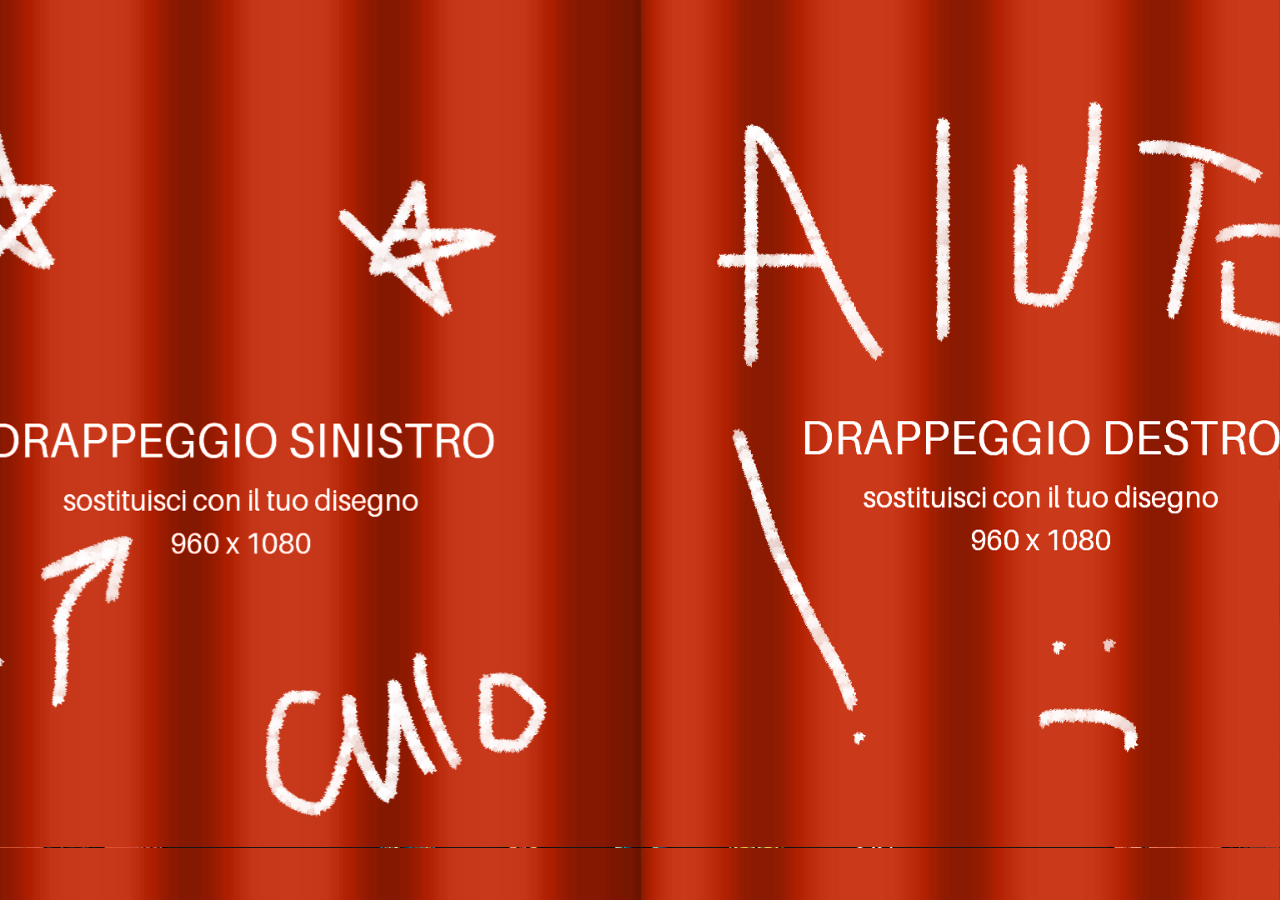
==== commit d373eb92: "quasi finitoh" ====
--- a/index.html
+++ b/index.html
@@ -4,6 +4,7 @@
     <meta charset="UTF-8">
     <meta name="viewport" content="width=device-width, initial-scale=1.0">
     <!-- I 3 file CSS separati -->
+    <link rel="stylesheet" href="stile-font.css">
     <link rel="stylesheet" href="stile-base.css">
     <link rel="stylesheet" href="stile-gallerie.css">
     <link rel="stylesheet" href="stile-libro.css">
--- a/stile-font.css
+++ b/stile-font.css
@@ -0,0 +1,24 @@
+/* FONT DEL SITO (vale per tutta la pagina)
+   Per cambiarlo: metti il file del font nella cartella "font" e chiamalo
+       font-sito.woff2   (oppure font-sito.woff / font-sito.ttf / font-sito.otf)
+   Basta questo: per cambiare font in futuro sostituisci quel file, senza toccare altro.
+   (Se il file non c'è, il sito usa il font standard.)
+
+   Alternativa con Google Fonts: togli il commento alla riga @import qui sotto, metti il nome
+   del font in --font-sito e lascia stare il file nella cartella. */
+
+/* @import url('https://fonts.googleapis.com/css2?family=Caveat&display=swap'); */
+
+@font-face {
+    font-family: 'FontSito';
+    src: url('font/font-sito.woff2') format('woff2'),
+         url('font/font-sito.woff')  format('woff'),
+         url('font/font-sito.ttf')   format('truetype'),
+         url('font/font-sito.otf')   format('opentype');
+    font-weight: 100 900;
+    font-display: swap;
+}
+
+:root { --font-sito: 'FontSito', sans-serif; }   /* con Google Fonts:  --font-sito: 'Caveat', sans-serif; */
+
+html, body, button, input, textarea, select { font-family: var(--font-sito); }
--- a/stile-base.css
+++ b/stile-base.css
@@ -1,16 +1,19 @@
 
 :root { --frame-z-index: 100; --content-z-index: 10; }
-body { margin: 0; padding: 0; background-color: #161616; font-family: sans-serif; }
+body { margin: 0; padding: 0; background-color: #161616; font-family: var(--font-sito, sans-serif); }
 html, body { overflow-x: clip; }
 
-/* SIPARIO INIZIALE */
-#intro-curtains { position: fixed; top: 0; left: 0; width: 100vw; height: 100vh; z-index: 9999; display: flex; transition: visibility 0s 1.5s; }
-.intro-half { width: 50vw; height: 100vh; background-size: 100% 100%; transition: transform 1.5s cubic-bezier(0.65, 0, 0.35, 1); }
-.intro-left { background: url('immagini/tenda-sinistra.png') no-repeat right top; background-size: 100% 100%; margin-right: -1px; }
-.intro-right { background: url('immagini/tenda-destra.png') no-repeat left top; background-size: 100% 100%; }
-#intro-curtains.open { visibility: hidden; }
-#intro-curtains.open .intro-left { transform: translateX(-100%); }
-#intro-curtains.open .intro-right { transform: translateX(100%); }
+/* Foto non selezionabili né trascinabili, e niente menu "salva immagine" con la pressione lunga su telefono */
+img { -webkit-user-drag: none; user-select: none; -webkit-user-select: none; -webkit-touch-callout: none; }
+
+/* SIPARIO INIZIALE (a tutto schermo, qualsiasi proporzione: telefoni lunghi compresi) */
+#intro-curtains { position: fixed; inset: 0; width: 100%; height: 100%; z-index: 9999; display: flex; overflow: hidden; transition: visibility 0s 1.5s; }
+.intro-half { flex: 0 0 50%; height: 100%; background-size: cover; will-change: transform; transition: transform 1.5s cubic-bezier(0.65, 0, 0.35, 1); }
+.intro-left { flex-basis: calc(50% + 1px); background: url('immagini/tenda-sinistra.png') no-repeat right top / cover; }
+.intro-right { flex-basis: calc(50% - 1px); background: url('immagini/tenda-destra.png') no-repeat left top / cover; }
+#intro-curtains.open { visibility: hidden; pointer-events: none; }
+#intro-curtains.open .intro-left { transform: translateX(-101%); }
+#intro-curtains.open .intro-right { transform: translateX(101%); }
 
 /* CORNICE TEATRALE */
 #theatrical-frame { position: fixed; inset: 0; width: auto; height: auto; transform: translateZ(0); z-index: 100; pointer-events: none; }
@@ -35,44 +38,23 @@
 .nav-icon:hover { transform: scale(1.15) rotate(3deg); filter: brightness(1.2); }
 .nav-icon:active { transform: scale(0.9); }
 
-/* STICKERS HOME */
+/* STICKERS HOME: il blocco intero sta al centro dello schermo e si adatta alla sua misura (lo fa core.js) */
+.sticker-cluster { position: fixed; left: 50%; top: 50%; width: 0; height: 0; transform-origin: 0 0; z-index: 50; visibility: hidden; }
+.sticker-cluster.ready { visibility: visible; }
 .draggable-sticker {
     position: absolute;
     display: block;
-    z-index: 50;
     cursor: grab;
     user-select: none;
     -webkit-user-drag: none;
     touch-action: none;
     transition: transform 0.2s cubic-bezier(0.2, 0, 0, 1);
-    
-    left: var(--x-desktop);
-    top: var(--y-desktop);
-    transform: rotate(var(--rot-desktop));
-    
-    /* La dimensione ora è assoluta, dettata esclusivamente dai tuoi pixel */
-    width: var(--w-desktop, 150px);
+    left: var(--x, 0px);
+    top: var(--y, 0px);
+    transform: rotate(var(--rot, 0deg));
+    width: var(--w, 150px);
     height: auto;
-    min-width: unset; /* Rimuoviamo l'interferenza elastica */
-    max-width: none; 
+    min-width: unset;
+    max-width: none;
 }
-
-.draggable-sticker:active {
-    transform: rotate(var(--rot-desktop)) scale(1.08);
-}
-
-@media (max-width: 768px) {
-    .draggable-sticker {
-        left: var(--x-mobile);
-        top: var(--y-mobile);
-        transform: rotate(var(--rot-mobile));
-        
-        /* Dimensione assoluta anche per schermi stretti */
-        width: var(--w-mobile, 150px); 
-        min-width: unset;
-    }
-
-    .draggable-sticker:active {
-        transform: rotate(var(--rot-mobile)) scale(1.08);
-    }
-}+.draggable-sticker:active { transform: rotate(var(--rot, 0deg)) scale(1.08); }
--- a/stile-gallerie.css
+++ b/stile-gallerie.css
@@ -30,7 +30,16 @@
 .gal-item img { display: block; height: 100%; width: auto; }
 .illus-fig { position: relative; margin: 0; }
 .illus-fig img { display: block; width: 100%; height: auto; filter: drop-shadow(0 10px 20px rgba(0, 0, 0, 0.8)); }
-.gal-note { position: absolute; top: 100%; right: 0; width: max-content; max-width: max(100%, 220px); margin-top: 1.2vh; color: #d8d8d8; font: 0.9rem/1.35 sans-serif; text-align: right; pointer-events: none; transition: opacity 0.25s ease; }
+.gal-note { position: absolute; top: 100%; right: 0; width: max-content; max-width: max(100%, 220px); margin-top: 1.2vh; color: #d8d8d8; font: 0.9rem/1.35 var(--font-sito, sans-serif); text-align: right; pointer-events: none; transition: opacity 0.25s ease; }
 .illus-view .gal-note { font-size: 1.05rem; max-width: max(100%, 260px); transition: opacity 0.4s ease; }
 
-@media (max-width: 660px) { .h-gallery { --top: 11vh; --bottom: 23vh; } .gal-spacer { width: 8vw; } .gal-note { font-size: 0.8rem; } }+@media (max-width: 660px) { .h-gallery { --top: 11vh; --bottom: 23vh; } .gal-spacer { width: 8vw; } .gal-note { font-size: 0.8rem; } }
+
+/* ILLUSTRAZIONI IN SCHERMO VERTICALE: una colonna che scorre dal basso verso l'alto (si trascina il dito verso l'alto) */
+@media (orientation: portrait) {
+    .h-gallery { --wspace: 66vw; overflow-x: hidden; overflow-y: auto; overscroll-behavior-y: contain; touch-action: pan-y; cursor: auto; }
+    .gal-track { flex-direction: column; align-items: flex-start; width: 100%; height: max-content; padding: var(--top) 0 var(--bottom) 17vw; }
+    .gal-spacer { width: 100%; height: 3vh; }
+    .gal-item { height: auto; width: calc(var(--wspace) * (0.2 + var(--k))); margin: var(--gx) 0 0 calc(var(--wspace) * (0.8 - var(--k)) * 2 * var(--oy)); }
+    .gal-item img { width: 100%; height: auto; }
+}
--- a/stile-libro.css
+++ b/stile-libro.css
@@ -23,6 +23,9 @@
 .leaf.peek-next { transform: rotateY(-14deg); }
 .leaf.flipped.peek-prev { transform: rotateY(-166deg); }
 .leaf.peek-next, .leaf.peek-prev { transition-duration: 0.35s; }
+/* Chiusura del libro: pagine più veloci, sul livello grafico dedicato e senza le ombre sovrapposte (più fluido) */
+.book.closing .leaf { transition-duration: 0.6s; will-change: transform; }
+.book.closing .face::after { display: none; }
 .book-counter { color: white; min-width: 3ch; text-align: center; }
 .book-desc { margin: 0; max-width: min(600px, 50vw); color: #ccc; font-size: 0.95rem; text-align: center; display: -webkit-box; -webkit-line-clamp: 2; line-clamp: 2; -webkit-box-orient: vertical; overflow: hidden; }
 .pending { opacity: 0 !important; pointer-events: none !important; }
--- a/stile-shop.css
+++ b/stile-shop.css
@@ -1,6 +1,7 @@
 /* SHOP: griglia in basso, scheda del prodotto sopra (immagine a destra, testo a sinistra) */
+:root { --shop-w: min(1000px, 70vw); }
 .shop-select {
-    --w: min(1100px, 74vw);                 /* larghezza dell'area, tra le tende */
+    --w: var(--shop-w);                     /* larghezza dell'area, tra le tende */
     position: fixed; inset: 0;
     z-index: var(--content-z-index);
     box-sizing: border-box;
@@ -15,7 +16,9 @@
     display: grid;
     grid-template-columns: 1fr 1fr;         /* testo | immagine */
     grid-template-rows: minmax(0, 1fr);
-    gap: 4vw; align-items: center;
+    gap: 3vw; align-items: center;
+    padding: 0 72px;                        /* corridoi laterali dove stanno le frecce */
+    box-sizing: border-box;
     visibility: hidden;
 }
 .shop-select.open .shop-stage { flex: 1 1 auto; visibility: visible; margin-bottom: 3vh; }
@@ -26,7 +29,6 @@
     font-size: clamp(1.4rem, 3vw, 2.4rem);
 }
 .shop-desc { margin: 0; color: #ccc; line-height: 1.5; white-space: pre-line; font-size: clamp(0.95rem, 1.3vw, 1.15rem); }
-.shop-price { margin: 2vh 0 0; color: #f3d98a; font-size: 1.3rem; }
 
 .shop-big { height: 100%; min-height: 0; display: flex; justify-content: flex-end; align-items: center; }
 .shop-big-img {
@@ -44,14 +46,14 @@
 .shop-thumbs {
     --thumb: clamp(84px, 14vh, 140px);
     flex: none; width: var(--w); max-height: 32vh; box-sizing: border-box;
-    padding: 14px 8px;
+    padding: 20px 18px;
     display: flex; flex-wrap: wrap; justify-content: center; gap: 16px;
     overflow-y: auto; scrollbar-width: none;
 }
 .shop-thumbs::-webkit-scrollbar { display: none; }
 
 .shop-thumb {
-    flex: none; width: var(--thumb); height: var(--thumb);
+    flex: none; width: var(--thumb); width: var(--thumb);
     padding: 0; border: none; background: none; cursor: pointer;
     border-radius: 6px;
     outline: 2px solid transparent; outline-offset: 5px;
@@ -68,11 +70,30 @@
 .shop-select.open .shop-thumb:not(.selected) { filter: brightness(0.6); }
 .shop-select.open .shop-thumb:not(.selected):hover { filter: brightness(0.9); }
 
-/* ---------- Telefono: immagine sopra, testo sotto ---------- */
+/* ---------- Frecce: a metà altezza dell'immagine, dentro i corridoi laterali (la posizione verticale la mette shop.js) ---------- */
+.shop-arrow {
+    position: fixed; top: 50vh; z-index: 110;
+    width: 64px; margin-top: -32px; padding: 0;
+    background: none; border: none; cursor: pointer;
+    transition: transform 0.2s cubic-bezier(0.3, 2, 0.4, 1), opacity 0.3s;
+}
+.shop-arrow img { width: 100%; height: auto; display: block; }
+.shop-arrow-txt { display: block; color: #f3d98a; font-size: 3rem; line-height: 1; text-shadow: 0 3px 4px rgba(0,0,0,.7); }
+/* left e top li calcola shop.js: stanno ai lati dei quadrati da selezionare */
+.shop-arrow.next img, .shop-arrow.next .shop-arrow-txt { transform: scaleX(-1); }
+.shop-arrow:hover { transform: scale(1.15); }
+.shop-arrow:active { transform: scale(0.9); }
+.shop-arrow.off { opacity: 0; pointer-events: none; }
+
+/* ---------- Telefono: immagine sopra, testo sotto; se non entra tutto, scorre la scheda ---------- */
 @media (max-width: 660px) {
-    .shop-select { --w: 68vw; padding: 9vh 0 21vh; }
-    .shop-stage { grid-template-columns: 1fr; grid-template-rows: minmax(0, 1fr) auto; gap: 2vh; }
-    .shop-big { order: -1; justify-content: center; }
-    .shop-info { justify-self: center; text-align: center; max-height: 26vh; overflow-y: auto; }
-    .shop-thumbs { --thumb: clamp(64px, 11vh, 90px); gap: 10px; }
+    :root { --shop-w: 68vw; }
+    .shop-select { padding: 9vh 0 21vh; }
+    .shop-stage { grid-template-columns: 1fr; grid-template-rows: auto auto; align-content: start; gap: 2vh; padding: 0; overflow-y: auto; scrollbar-width: none; }
+    .shop-stage::-webkit-scrollbar { display: none; }
+    .shop-big { order: -1; justify-content: center; height: auto; max-height: 34vh; }
+    .shop-big-img { max-height: 34vh; }
+    .shop-info { justify-self: center; text-align: center; max-height: none; overflow: visible; max-width: 100%; }
+    .shop-thumbs { --thumb: clamp(56px, 9vh, 76px); gap: 8px; max-height: none; overflow: visible; padding: 14px 6px; }
+    .shop-arrow { width: 40px; margin-top: -20px; }
 }
--- a/stile-caricamento.css
+++ b/stile-caricamento.css
@@ -2,8 +2,8 @@
    L'apertura (translateX) è già in stile-base.css; qui ci sono solo le immagini e la barra. */
 
 /* I due disegni dei drappeggi chiusi: sostituisci i file mantenendo i nomi */
-.intro-left  { background: url('immagini/interfaccia/sipario-sinistra.png') center / 100% 100% no-repeat; }
-.intro-right { background: url('immagini/interfaccia/sipario-destra.png')   center / 100% 100% no-repeat; }
+.intro-left  { background: url('immagini/interfaccia/sipario-sinistra.png') right top / cover no-repeat; }
+.intro-right { background: url('immagini/interfaccia/sipario-destra.png') left top / cover no-repeat; }
 
 /* Mentre carica, i drappeggi "respirano" appena */
 #intro-curtains:not(.loaded):not(.open) .intro-half { animation: siparioRespiro 2.4s ease-in-out infinite; }
--- a/stile-chisono.css
+++ b/stile-chisono.css
@@ -36,12 +36,15 @@
 .chi-big { height: 100%; min-height: 0; display: flex; justify-content: flex-end; align-items: center; }
 .chi-img { max-width: 100%; max-height: 100%; width: auto; height: auto; object-fit: contain; display: block; filter: drop-shadow(0 10px 20px rgba(0, 0, 0, 0.8)); }
 
-/* ---------- Telefono: immagine sopra, testo e icone sotto ---------- */
+/* ---------- Telefono: immagine sopra, testo e icone sotto; se non entra tutto, scorre la pagina ---------- */
 @media (max-width: 660px) {
-    .chi-sono { --w: 68vw; padding: 9vh 0 21vh; }
-    .chi-grid { grid-template-columns: 1fr; grid-template-rows: minmax(0, 1fr) auto; gap: 2vh; }
-    .chi-big { order: -1; justify-content: center; }
-    .chi-info { justify-self: center; text-align: center; max-height: 30vh; }
+    .chi-sono { --w: 72vw; padding: 9vh 0 0; overflow-y: auto; scrollbar-width: none; align-items: flex-start; }
+    .chi-sono::-webkit-scrollbar { display: none; }
+    .chi-grid { grid-template-columns: 1fr; grid-template-rows: auto auto; align-content: start; align-items: start; gap: 2vh; padding-bottom: 22vh; }
+    .chi-big { order: -1; justify-content: center; height: auto; max-height: 36vh; }
+    .chi-img { max-height: 36vh; }
+    .chi-info { justify-self: center; text-align: center; max-height: none; max-width: 100%; }
+    .chi-testo { overflow: visible; }
     .chi-social { justify-content: center; margin-top: 2vh; gap: 16px; }
     .chi-link img { width: 44px; }
-}+}
